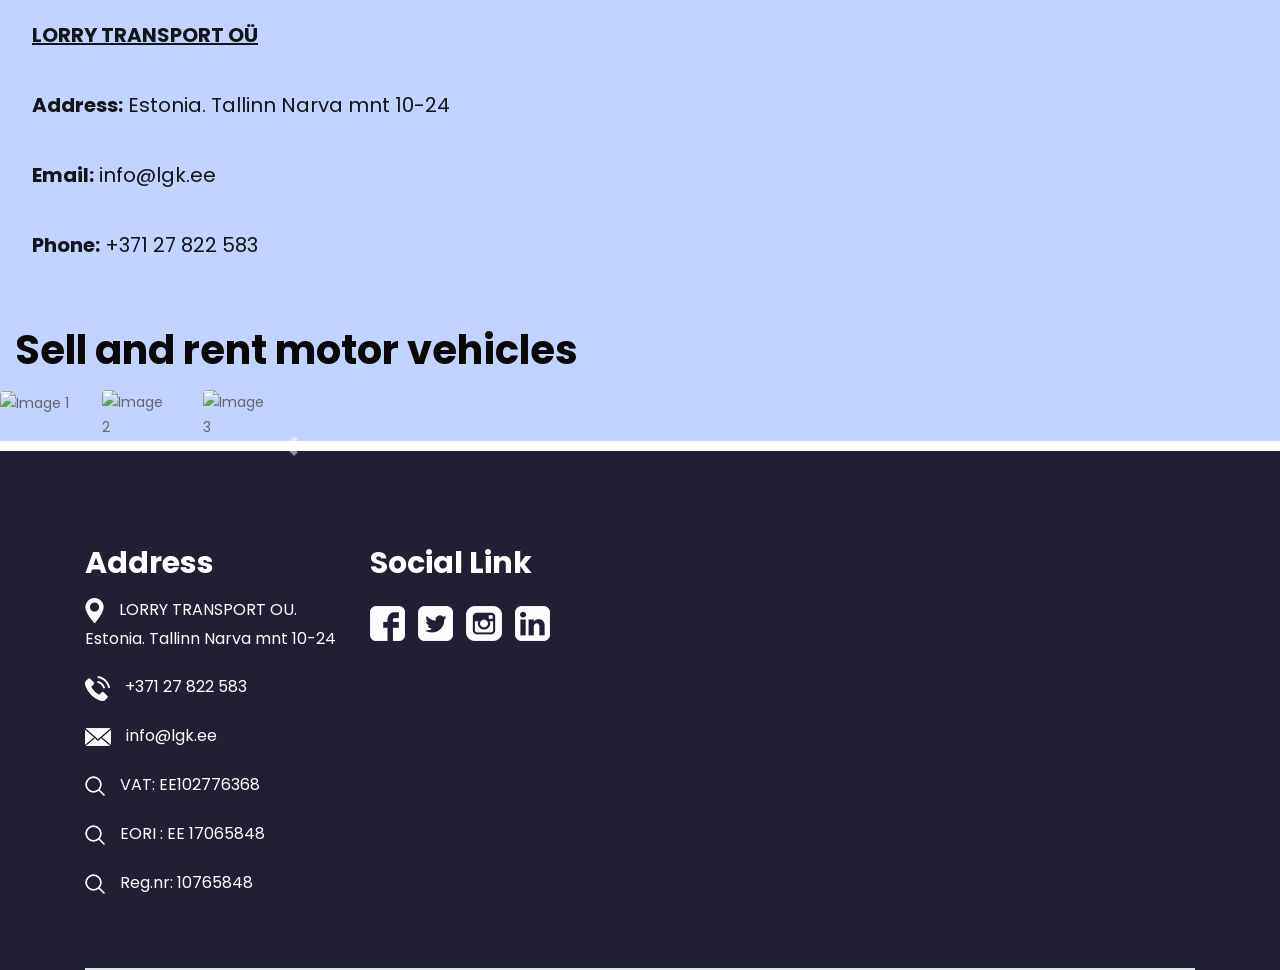
==== lorry-transport/index.html @ 138daf21 "Track lorry-transport as regular files" ====
<!DOCTYPE html>
<html lang="en">
<head>
  <!-- basic -->
  <meta charset="utf-8">
  <meta http-equiv="X-UA-Compatible" content="IE=edge">
  <meta name="viewport" content="width=device-width, initial-scale=1">
  <!-- mobile metas -->
  <meta name="viewport" content="width=device-width, initial-scale=1">
  <meta name="viewport" content="initial-scale=1, maximum-scale=1">
  <!-- site metas -->
  <title>Guide</title>
  <meta name="keywords" content="">
  <meta name="description" content="">
  <meta name="author" content="">
  <!-- bootstrap css -->
  <link rel="stylesheet" type="text/css" href="css/bootstrap.min.css">
  <!-- style css -->
  <link rel="stylesheet" type="text/css" href="css/style.css">
  <!-- Responsive-->
  <link rel="stylesheet" href="css/responsive.css">
  <!-- fevicon -->
  <link rel="icon" href="images/fevicon.png" type="image/gif"/>
  <!-- Scrollbar Custom CSS -->
  <link rel="stylesheet" href="css/jquery.mCustomScrollbar.min.css">
  <!-- Tweaks for older IEs-->
  <link rel="stylesheet"
        href="https://netdna.bootstrapcdn.com/font-awesome/4.0.3/css/font-awesome.css">
  <!-- owl stylesheets -->
  <link rel="stylesheet" href="css/owl.carousel.min.css">
  <link rel="stylesheet" href="css/owl.theme.default.min.css">
  <link rel="stylesheet"
        href="https://cdnjs.cloudflare.com/ajax/libs/fancybox/2.1.5/jquery.fancybox.min.css"
        media="screen">
</head>
<body>

<div class="header_section">
  <nav class="navbar navbar-expand-sm navbar-light bg-light">
    <a class="navbar-brand" href="#"><span class="nav-link"><strong><u>LORRY TRANSPORT OÜ</u></strong></span></a>
  </nav>
  <nav class="navbar navbar-expand-lg navbar-light bg-light">
    <a class="navbar-brand" href="#"><span class="nav-link"><strong>Address:</strong> Estonia.  Tallinn  Narva mnt 10-24</span></a>
  </nav>
  <nav class="navbar navbar-expand-lg navbar-light bg-light">
    <a class="navbar-brand" href="mailto: 8888slava@gmail.com"><span class="nav-link"><strong>Email:</strong> info@lgk.ee</span></a>
  </nav>
  <nav class="navbar navbar-expand-lg navbar-light bg-light">
    <a class="navbar-brand" href="tel: +371 27 822 583"><span class="nav-link"><strong>Phone:</strong> +371 27 822 583</span></a>
  </nav>
</div>

<div class="contact_section layout_padding">
  <div class="container-fluid">
    <div class="row">
      <div class="col-md-12 padding_left5">
          <h2 class="contact_text">Sell and rent motor vehicles</h2>
      </div>
      <div id="gallery" class="carousel slide" data-ride="carousel">
        <div class="carousel-inner">
          <div class="carousel-item active">
            <div class="row">
              <div class="col">
                <img class=" w-75 h-100 rounded" src="images/img-1.jpg" alt="Image 1"/>
              </div>

              <div class="col">
                <img class="w-75 h-100 rounded" src="images/img-2.jpg" alt="Image 2"/>
              </div>

              <div class="col">
                <img class=" w-75 h-100 rounded" src="images/img-3.jpg" alt="Image 3"/>
              </div>

            </div>
          </div>

          <div class="carousel-item">
            <div class="row">
              <div class="col">
                <img class="w-75 h-100 rounded" src="images/img-4.jpg" alt="Image 4"/>
              </div>

              <div class="col">
                <img class="w-75 h-100 rounded" src="images/img-5.jpg" alt="Image 5"/>
              </div>

              <div class="col">
                <img class="w-75 h-100" src="images/img-6.jpg" alt="Image 6"/>
              </div>
            </div>
          </div>
        </div>

        <a class="carousel-control-prev" href="#gallery" role="button" data-slide="prev">
          <span class="carousel-control-prev-icon" aria-hidden="true"></span>
          <span class="sr-only">Previous</span>
        </a>

        <a class="carousel-control-next" href="#gallery" role="button" data-slide="next">
          <span class="carousel-control-next-icon" aria-hidden="true"></span>
          <span class="sr-only">Next</span>
        </a>
      </div>
    </div>
  </div>
</div>


<div class="footer_section layout_padding">
  <div class="container">
    <div class="row">
      <div class="col-lg-3">
        <h1 class="footer_taital">Address</h1>
        <div class="map_text"><a href="#"><img src="images/map-icon.png"><span class="map_icon">LORRY TRANSPORT OU. Estonia.  Tallinn  Narva mnt 10-24</span></a>
        </div>
        <div class="map_text"><a href="#"><img src="images/call-icon.png"><span class="map_icon">+371 27 822 583</span></a>
        </div>
        <div class="map_text"><a href="#"><img src="images/mail-icon.png"><span class="map_icon">info@lgk.ee</span></a>
        </div>
        <div class="map_text"><a href="#"><img src="images/search-icon.png"><span class="map_icon">VAT: EE102776368</span></a>
        </div>
        <div class="map_text"><a href="#"><img src="images/search-icon.png"><span class="map_icon">EORI : EE 17065848</span></a>
        </div>
        <div class="map_text"><a href="#"><img src="images/search-icon.png"><span class="map_icon">Reg.nr: 10765848</span></a>
        </div>

      </div>
      <div class="col-lg-3">
        <h1 class="footer_taital">Social Link</h1>
        <div class="social_icon">
          <ul>
            <li><a href="#"><img src="images/fb-icon.png"></a></li>
            <li><a href="#"><img src="images/twitter-icon.png"></a></li>
            <li><a href="#"><img src="images/instagram-icon.png"></a></li>
            <li><a href="#"><img src="images/linkedin-icon.png"></a></li>
          </ul>
        </div>
      </div>
    </div>
  </div>
</div>
<!-- footer section end -->
<!-- copyright section start -->
<div class="copyright_section">
  <div class="container">
    <div class="border"></div>
  </div>
</div>
<!-- copyright section end -->
<!-- Javascript files-->
<script src="js/jquery.min.js"></script>
<script src="js/popper.min.js"></script>
<script src="js/bootstrap.bundle.min.js"></script>
<script src="js/jquery-3.0.0.min.js"></script>
<script src="js/plugin.js"></script>
<!-- sidebar -->
<script src="js/jquery.mCustomScrollbar.concat.min.js"></script>
<script src="js/custom.js"></script>
<!-- javascript -->
<script src="js/owl.carousel.js"></script>
<script src="https:cdnjs.cloudflare.com/ajax/libs/fancybox/2.1.5/jquery.fancybox.min.js"></script>
</body>
</html>
---- lorry-transport/css/style.css ----
/*--------------------------------------------------------------------- File Name: style.css ---------------------------------------------------------------------*/

/*--------------------------------------------------------------------- import Fonts ---------------------------------------------------------------------*/

@import url('https://fonts.googleapis.com/css?family=Rajdhani:300,400,500,600,700');
@import url('https://fonts.googleapis.com/css?family=Poppins:100,100i,200,200i,300,300i,400,400i,500,500i,600,600i,700,700i,800,800i,900,900i');
@font-face {
font-family: "Righteous";
src: url("../fonts/BalooChettan-Regular.ttf");
src: url("../fonts/BalooChettan-Regular.ttf");
}
/*****---------------------------------------- 1) font-family: 'Rajdhani', sans-serif;
 2) font-family: 'Poppins', sans-serif;
 ----------------------------------------*****/


/*--------------------------------------------------------------------- import Files ---------------------------------------------------------------------*/

@import url(animate.min.css);
@import url(normalize.css);
@import url(icomoon.css);
@import url(css/font-awesome.min.css);
@import url(meanmenu.css);
@import url(owl.carousel.min.css);
@import url(swiper.min.css);
@import url(slick.css);
@import url(jquery.fancybox.min.css);
@import url(jquery-ui.css);
@import url(nice-select.css);

/*--------------------------------------------------------------------- skeleton ---------------------------------------------------------------------*/

* {
     box-sizing: border-box !important;
     transition: ease all 0.5s;
}

html {
     scroll-behavior: smooth;
}

body {
     color: #666666;
     font-size: 14px;
     font-family:Poppins;
     line-height: 1.80857;
     font-weight: normal;
     overflow-x: hidden;
}

a {
     color: #1f1f1f;
     text-decoration: none !important;
     outline: none !important;
     -webkit-transition: all .3s ease-in-out;
     -moz-transition: all .3s ease-in-out;
     -ms-transition: all .3s ease-in-out;
     -o-transition: all .3s ease-in-out;
     transition: all .3s ease-in-out;
}

h1,
h2,
h3,
h4,
h5,
h6 {
     letter-spacing: 0;
     font-weight: normal;
     position: relative;
     padding: 0 0 10px 0;
     font-weight: normal;
     line-height: normal;
     color: #111111;
     margin: 0
}

h1 {
     font-size: 24px
}

h2 {
     font-size: 22px
}

h3 {
     font-size: 18px
}

h4 {
     font-size: 16px
}

h5 {
     font-size: 14px
}

h6 {
     font-size: 13px
}

*,
*::after,
*::before {
     -webkit-box-sizing: border-box;
     -moz-box-sizing: border-box;
     box-sizing: border-box;
}

h1 a,
h2 a,
h3 a,
h4 a,
h5 a,
h6 a {
     color: #212121;
     text-decoration: none!important;
     opacity: 1
}

button:focus {
     outline: none;
}

ul,
li,
ol {
     margin: 0px;
     padding: 0px;
     list-style: none;
}

p {
     margin: 20px;
     font-weight: 300;
     font-size: 15px;
     line-height: 24px;
}

a {
     color: #222222;
     text-decoration: none;
     outline: none !important;
}

a,
.btn {
     text-decoration: none !important;
     outline: none !important;
     -webkit-transition: all .3s ease-in-out;
     -moz-transition: all .3s ease-in-out;
     -ms-transition: all .3s ease-in-out;
     -o-transition: all .3s ease-in-out;
     transition: all .3s ease-in-out;
}

img {
     max-width: 100%;
     height: auto;
}

 :focus {
     outline: 0;
}

.paddind_bottom_0 {
     padding-bottom: 0 !important;
}

.btn-custom {
     margin-top: 20px;
     background-color: transparent !important;
     border: 2px solid #ddd;
     padding: 12px 40px;
     font-size: 16px;
}

.lead {
     font-size: 18px;
     line-height: 30px;
     color: #232222;
     margin: 0;
     padding: 0;
}

.form-control:focus {
     border-color: #ffffff !important;
     box-shadow: 0 0 0 .2rem rgba(255, 255, 255, .25);
}

.navbar-form input {
     border: none !important;
}

.badge {
     font-weight: 500;
}

blockquote {
     margin: 20px 0 20px;
     padding: 30px;
}

button {
     border: 0;
     margin: 0;
     padding: 0;
     cursor: pointer;
}

.full {
     float: left;
     width: 100%;
}

.layout_padding {
     padding-top: 90px;
     padding-bottom: 0px;
}

.padding_0{
     padding: 0px;
}

.navbar-light .navbar-nav .nav-link {
    color: #ffffff;
    font-size: 18px;
}
.bg-light {
    background-color: #c1d3fe!important;
    height: 70px;
}
.navbar-light .navbar-nav .nav-link:focus, .navbar-light .navbar-nav .nav-link:hover {
    color: #000;
}
.navbar-expand-lg .navbar-nav .nav-link {
    padding-right: 50px;
    padding-left: 50px;
    padding-top: 30px;
}
.logo {
    width: 15%;
    float: left;
}
.navbar-light .navbar-nav .active>.nav-link, .navbar-light .navbar-nav .nav-link.active, .navbar-light .navbar-nav .nav-link.show, .navbar-light .navbar-nav .show>.nav-link {
    color: #0cd268;
}
.logo_main {
    position: relative;
    top: 20px;
    z-index: 1;
}


@media (min-width: 768px) {

  .mobile_header { display: none !important; }
  .destop_header { display: block; }

} 


@media (max-width: 767px) {

  .destop_header{ display: none; }
  .mobile_header { display: block; }

}
.mobile_header{ display: none; }

.banner_section {
    width: 100%;
    float: left;
    background-color: #c1d3fe;
    height: auto;
    background-size: 100%;
    background-repeat: no-repeat;
    padding-bottom: 90px;
}
.navbar-nav { padding-left: 18%; }
.bg_1 {
    width: 100%;
    float: left;
    background-image: url(../images/bg-1.png);
    background-size: 100%;
    height: 480px;
}
.best_text {
    width: 100%;
    float: left;
    font-size: 30px;
    color: #fff;
    font-weight: bold;
    padding-top: 90px;
}
.many_text {
    width: 55%;
    float: left;
    font-size: 16px;
    color: #ffffff;
    margin-top: 0px;
    margin-left: 0px;
}
.read_bt {
    width: 100%;
    float: left;
}
.read_bt a{
    width: 34%;
    float: left;
    font-size: 18px;
    color: #ffffff;
    background-color: #c1d3fe;
    text-align: center;
    padding: 8px;
    border-radius: 30px;
}
.read_bt a:hover{
    color: #000;
    background-color: #ffffff;
}
.padding_left0{
    width: 100%;
    float: left;
    padding-left: 260px;
}
.padding_left10{
    width: 100%;
    float: left;
    padding-left: 260px;
}
.image_1{
    width: 100%;
    float: left;
}

#main_slider .carousel-control-prev:hover, #main_slider .carousel-control-next:hover, #main_slider .carousel-control-prev:focus, #main_slider .carousel-control-next:focus {
    background: #201f33;
    color: #fff;
}

#main_slider a.carousel-control-next {
    position: absolute;
    right: 40px;
    top: 97%;
}
#main_slider .carousel-control-prev, #main_slider .carousel-control-next {
    width: 55px;
    height: 55px;
    background: #fff;
    opacity: 1;
    font-size: 30px;
    color: #000;
    /* border-radius: 100%; */
}

#main_slider a.carousel-control-prev {
    position: absolute;
    left: 1254px;
    top: 83%;
    background-color: #201f33;
    color: #fff;
}
.image_2{
    width: 100%;
    float: left;
}
.about_text {
    width: 75%;
    float: left;
    font-size: 30px;
    color: #fff;
    font-weight: bold;
    padding-top: 130px;
    text-align: right;
}
.many_text1 {
    width: 75%;
    float: left;
    font-size: 16px;
    color: #ffffff;
    margin-top: 0px;
    margin-left: 0px;
    text-align: right;
    padding-left: 210px;
}
.read_bt1 {
    width: 75%;
    float: left;
}
.read_bt1 a {
    width: 30%;
    float: right;
    font-size: 18px;
    color: #ffffff;
    background-color: #c1d3fe;
    text-align: center;
    padding: 8px;
    border-radius: 30px;
}
.read_bt1 a:hover{
    color: #000;
    background-color: #ffffff;
}
.padding_left01 {
    width: 100%;
    float: left;
    padding-right: 20px;
}
.bg_2 {
    width: 100%;
    float: left;
    background-image: url(../images/bg-1.png);
    background-size: 100%;
    height: 480px;
}
.about_section {
    width: 100%;
    float: left;
    padding-bottom: 90px;
}
.services_text{
    width: 100%;
    float: left;
    font-size: 30px;
    color: #e94e4f;
    font-weight: bold;
    padding-top: 90px;
}
.services_section{
    width: 100%;
    float: left;
    background-color: #c1d3fe;
    height: auto;
    padding-bottom: 90px;
}
.bg_3 {
    width: 100%;
    float: left;
    background-image: url(../images/bg-2.png);
    background-size: 100%;
    height: 480px;
}
.many_text2{
    width: 55%;
    float: left;
    font-size: 16px;
    color: #0a0909;
    margin-top: 0px;
    margin-left: 0px;
}
.read_bt2 {
    width: 75%;
    float: left;
}
.read_bt2 a {
    width: 40%;
    float: left;
    font-size: 18px;
    color: #ffffff;
    background-color: #c1d3fe;
    text-align: center;
    padding: 8px;
    border-radius: 30px;
}
.read_bt2 a:hover{
    color: #ffffff;
    background-color: #000;
}
.bg_4 {
    width: 780px;
    float: left;
    background-image: url(../images/bg-3.png);
    height: 570px;
    background-size: cover;
    background-repeat: no-repeat;
}
.image_4 {
    width: 100%;
    float: left;
    text-align: center;
    padding-top: 100px;
}
.readable_text{
    width: 100%;
    float: left;
    font-size: 24px;
    color: #c1d3fe;
    text-align: center;
    font-weight: bold;
    padding-top: 30px;
}
.lorem_text {
    width: 50%;
    margin: 0 auto;
    font-size: 14px;
    color: #000;
    text-align: center;
}
.carousel-control-next, .carousel-control-prev {
color: #000000; 
}
.carousel-control-next:focus, .carousel-control-next:hover, .carousel-control-prev:focus, .carousel-control-prev:hover {
    color: #ee4b4d;
    text-decoration: none;
    outline: 0;
    opacity: .9;
}
.carousel-control-prev {
    left: 270px;
    top: 110%;
}
.carousel-control-next {
    right: 340px;
    top: 110%;
}

.bg_5 {
    width: 100%;
    float: left;
    background-image: url(../images/bg-1.png);
    background-size: 100%;
    height: 480px;
    margin-top: 75px;
}
.contact_section{
    width: 100%;
    float: left;
    background-color: #c1d3fe;
    height: auto;
    padding-top: 0px;
}
.bg_6 {
    width: 100%;
    float: left;
    background-image: url(../images/bg-6.png);
    background-size: 100%;
    height: 510px;
    margin-top: 75px;
}
.mail_text {
    width: 100%;
    float: left;
    font-size: 18px;
    color: #ffffff;
    background-color: transparent !important;
    border-bottom: 1px solid #ffffff !important;
    padding-right: 20px;
    border: 0px;
    padding-top: 20px;
}
input.mail_text::placeholder {
    color: #fff;
}
.massage_text {
    width: 100%;
    float: left;
    font-size: 18px;
    color: #ffffff;
    background-color: transparent !important;
    border-bottom: 1px solid #ffffff !important;
    padding-right: 20px;
    border: 0px;
    height: 65px;
    padding-top: 30px;
}
.massage_text::placeholder {
    color: #fff;
}
.contact_text{
    width: 100%;
    float: left;
    font-size: 40px;
    color: #0a0707;
    font-weight: bold;
    padding-top: 40px;
}
.content_text{
    width: 70%;
    float: left;
    font-size: 16px;
    color: #0f0e0e;
    margin-left: 0px;
    text-align: left;
}
.bg_7 {

    width: 100%;
    float: left;
    background-image: url(../images/bg-2.png);
    background-size: 100%;
    height: 480px;
    margin-top: 90px;

}
.mail_section {
    width: 74%;
    float: left;
    margin-top: 120px;
    padding-left: 180px;
}

.footer_section {
    width: 100%;
    float: left;
    background-color: #201f33;
    height: auto;
    padding-bottom: 50px;
    border-top: 10px solid #fff;
}
.footer_taital{
    width: 100%;
    float: left;
    font-size: 30px;
    color: #ffffff;
    font-weight: bold;
}
.map_text{
    width: 100%;
    float: left;
    font-size: 16px;
    color: #ffffff;
    padding-bottom: 20px;
}
.map_text a{
    color: #ffffff;
}
.map_text a :hover{
    color: #c1d3fe;
}
.map_icon{
    padding-left: 15px;
}
.social_icon{
    width: 100%;
    float: left;
}
.social_icon ul{
    margin: 0px;
    padding: 0px;
    display: inline-flex;
}
.social_icon li {
    float: left;
    padding-right: 13px;
    padding-top: 10px;
}
.email_text {
    width: 100%;
    float: left;
    font-size: 18px;
    color: #918f8f;
    background-color: #ffffff;
    padding: 10px 15px;
    border: 0px;
    margin-top: 10px;
}
.email_text::placeholder {
    color: #918f8f;
}

.Subscribe_text{
    width: 100%;
    float: left;
    margin-top: 10px;
}
.Subscribe_text a {
    width: 150px;
    float: left;
    font-size: 20px;
    color: #ffffff;
    padding: 10px;
    text-align: center;

}
.Subscribe_text a:hover{
    color: #918f8f;
    background-color: #ffffff
}
.footer_menu{
    width: 100%;
    float: left;
}
.footer_menu ul{
    margin: 0px;
    padding: 0px;
    padding-left: 15px;
}

.footer_menu li{
    width: 100%;
    float: left;
    font-size: 16px;
    color: #ffffff;
    padding-bottom: 5px;
    position: relative;
}

.footer_menu li::before{
width: 10px;
height:10px;
content: "";
background-color: #fff;
position:
 absolute;left: -20px;
top: 27%;
}

.footer_menu li.active::before,.footer_menu li:hover::before{
    background-color: #c1d3fe;
}
.footer_menu li a{
    color: #ffffff;
}
.copyright_section{
    width: 100%;
    float: left;
    background-color: #201f33;
    height: auto;
}

.border{
    width: 100%;
    float: left;
    border: 2px solid #000;
}
.copyright_text {
    width: 100%;
    float: left;
    color: #fcfcfc;
    text-align: center;
    font-size: 16px;
    padding: 10px 0px;
    margin-left: 0px;
}
.copyright_text a{
    color: #fcfcfc;
}
.copyright_text a:hover{
    color: #c1d3fe;
}
---- lorry-transport/css/responsive.css ----
/*--------------------------------------------------------------------- File Name: responsive.css ---------------------------------------------------------------------*/


/*------------------------------------------------------------------- 991px x 768px ---------------------------------------------------------------------*/

@media only screen and (min-width: 768px) and (max-width: 991px) {
    
    .header-search {
        padding: 15px 0px;
    }
}


/*------------------------------------------------------------------- 767px x 599px ---------------------------------------------------------------------*/

@media only screen and (min-width: 599px) and (max-width: 767px) {
    .logo {
        text-align: center;
    }
    .cart-content-right {
        padding-bottom: 5px;
    }
    .mg {
        margin: 0px 0px;
    }
    .menu-area-main {
        height: 256px;
        overflow-y: auto;
    }
    .megamenu>.row [class*="col-"] {
        padding: 0px;
    }
    .menu-area-main .megamenu .men-cat {
        padding: 0px 15px;
    }
    .menu-area-main .megamenu .women-cat {
        padding: 0px 15px;
    }
    .menu-area-main .megamenu .el-cat {
        padding: 0px 15px;
    }
    .mean-container .mean-nav ul li a.mean-expand {
        height: 19px;
    }
    .category-box.women-box {
        display: none;
    }
    .cart-box {
        display: inline-block;
        margin: 0px 30px;
    }
    .wish-box {
        float: none;
        margin: 0px 30px;
        display: inline-block;
    }
    .menu-add {
        display: none;
    }
    .category-box {
        display: none;
    }
    .mean-container .mean-nav ul li ol {
        padding: 0px;
    }
    .mean-container .mean-nav ul li a {
        padding: 10px 20px;
        width: 94.8%;
    }
    .mean-container .mean-nav ul li li a {
        width: 92%;
        padding: 1em 4%;
    }
    .mean-container .mean-nav ul li li li a {
        width: 100%;
    }
    .header-search {
        padding: 15px 0px;
    }
    #collapseFilter.d-md-block {
        padding: 30px 0px;
    }
}


/*------------------------------------------------------------------- 599px x 280px ---------------------------------------------------------------------*/

@media only screen and (min-width: 280px) and (max-width: 599px) {
    .cart-content-right {
        padding-bottom: 5px;
    }
    .megamenu>.row [class*="col-"] {
        padding: 0px;
    }
    .menu-area-main .megamenu .men-cat {
        padding: 0px 15px;
    }
    .menu-area-main .megamenu .women-cat {
        padding: 0px 15px;
    }
    .menu-area-main .megamenu .el-cat {
        padding: 0px 15px;
    }
    .mean-container .mean-nav ul li a {
        padding: 1em 4%;
        width: 92%;
    }
    .mean-container .mean-nav ul li li a {
        width: 90%;
        padding: 1em 5%;
    }
    .mean-container .sub-full.megamenu-categories ol li a {
        padding: 5px 0px;
        text-transform: capitalize;
        width: 100%;
    }
    .megamenu .sub-full.megamenu-categories .women-box .banner-up-text a {
        width: auto;
        border: none;
        float: none;
    }
    .menu-area-main {
        height: 45px;
        overflow-y: auto;
    }
    .mean-container .mean-nav ul li a.mean-expand {
        top: 0;}



}

@media (min-width: 992px) and (max-width: 1199px) {
    
    .titlepage h2::after {width: 58%;}
    .about-box .titlepage h2::after {
        width: 52%;
right: -221px;
    }
    .Nursery-img .text-box h3 {padding: 111px 50px;}
    .contact .titlepage h2::after {
    left: -650px;
    width: 30%;
   }
.navbar-nav { padding-left: 20px;}
.navbar-toggler { background-color: #fff; }
.bg_1 { padding-bottom: 30px; width: 115%; }
.padding_left0 { padding-left: 170px;}
.bg-light { height: auto; }
.many_text { width: 75%; font-size: 14px;} 
.read_bt a { width: 150px; }
.best_text { padding-top: 93px; }
.image_1 { padding-top: 30px; }
.about_text { width: 77%; padding-top: 90px; }
.bg_2 { width: 100%; float: right; height: auto; padding-bottom: 70px; margin-top: 30px; }
.many_text1 { margin-right: 110px; width: 60%; float: right; padding-left: 0px;}
.image_2 { padding-top: 20px; }
.read_bt1 a { width: 150px; }
.read_bt1 { width: 76%; margin-top: 0px; } 
.bg_3 {  height: 410px; padding-bottom: 30px; width: 115%; }
.many_text2 { width: 75%; }
.read_bt2 a { width: 150px; }
.bg_4 { width: 570px; height: 430px; }
.image_4 { padding-top: 50px; }
.readable_text { padding-top: 0px; }
.bg_5 { height: 355px; padding-bottom: 30px; margin-top: 0px; }
.bg_7 {   height: 350px; padding-bottom: 30px; width: 100%; margin-top: 0px; }
.content_text { width: 76%; font-size: 14px;  margin-top: 0px;}
.bg_6 {  height: 410px; margin-top: 30px; padding: 55px 15px 41px 130px; width: 110%; float: right; }
.mail_section { width: 75%; margin-top: 0px; padding-left: 25px; } 
.Subscribe_text a { width: 150px; }
.contact_text { padding-top: 71px; font-size: 30px; }
.services_text { padding-top: 42px; }
.contact_section { padding-bottom: 90px; }
.carousel-control-prev { left: 225px; }
.carousel-control-next { right: 235px; }
.padding_left10 { padding-left: 145px; }
#main_slider a.carousel-control-prev { left: 825px; top: 97%; }




}

@media (min-width: 768px) and (max-width: 991px) {
    .main-menu ul > li a {padding: 7px 6px ; }
    .main-menu ul>li a { font-size: 14px;}


    .banner-main .carousel-caption h1 {

        font-size: 36px;
        padding-top: 0px;
    }
    .banner-main .carousel-caption p {

        margin-bottom: 7px;
        display: none;
    }
    .main { width: 15%;}
    .info_icon { min-width: 10%;}
    #main_slider a.carousel-control-prev {
    display: none;
    }
    .btn_main { margin-top: 58px; width: 65%;}
    #main_slider a.carousel-control-next {
    display: none;
    }
    .sporrt_text { margin-top: 0px; font-size: 24px;}
    .email_btn { padding: 41px;}
    .btn-primary {max-width: 144px; }
    .titlepage h2::after {width: 79%;}
    .about-box .titlepage h2::after {width: 73%;
       right: -88px;
    }
    .contact .titlepage h2::after {
        left: -403px;
        width: 41%;
    }
    .paddimg-right {
        padding-right: 15px;
    }
    .paddimg-left {
         padding-left: 15px;
    }

.navbar-toggler { background-color: #fff; }
.bg_1 {  height: auto; padding-bottom: 30px; width: 115%; }
.padding_left0 { padding-left: 120px;}
.bg-light { height: auto; }
.mobile_header { display: flex !important; }
.many_text { width: 75%; font-size: 14px;} 
.read_bt a { width: 150px; }
.best_text { padding-top: 93px; font-size: 20px; }
.image_1 { padding-top: 30px; }
.about_text { width: 82%; padding-top: 100px; }
.bg_2 { width: 134%; float: right; height: auto; padding-bottom: 70px; margin-top: 30px; }
.many_text1 { margin-right: 88px; width: 60%; float: right; padding-left: 0px;}
.image_2 { padding-top: 20px; }
.read_bt1 a { width: 150px; }
.read_bt1 { width: 68%; margin-top: 40px; } 
.bg_3 {  height: auto; padding-bottom: 30px; width: 115%; }
.many_text2 { width: 75%; }
.read_bt2 a { width: 150px; }
.bg_4 { width: 100%; background: #fff; height: auto; }
.image_4 { padding-top: 0px; }
.lorem_text { width: 100%; }
.bg_5 { background: #201f33; height: auto; padding-bottom: 30px; margin-top: 0px; }
.bg_7 {   height: auto; padding-bottom: 30px; width: 100%; margin-top: 0px; }
.content_text { width: 76%; font-size: 14px;  margin-top: 0px;}
.bg_6 {  height: 380px; margin-top: 30px; padding: 55px 15px 41px 130px; width: 130%; float: right; }
.mail_section { width: 69%; margin-top: 0px; padding-left: 0px; } 
.Subscribe_text a { width: 150px; }
.contact_text { padding-top: 20px; font-size: 30px; }
.services_text { padding-top: 42px; }
.contact_section { padding-bottom: 90px; }
.read_bt { display: none; }
.carousel-control-prev { left: 135px; }
.carousel-control-next { right: 135px; }
.padding_left10 { padding-left: 85px; }
.padding_left5 { padding-left: 100px; }



}

@media (min-width: 576px) and (max-width: 767px) {
    .last {display: none;}
    .banner-main .carousel-caption {top: 0%;}
    .titlepage h2 { font-size: 42px; display: block; }
#main_slider a.carousel-control-prev {
    position: absolute;
    left: 25%;
    top: 64%;
    display: none;
}
.btn_main { margin-top: 58px; width: 80%;}
#main_slider a.carousel-control-next {
    position: absolute;
    left: 50px;
    top: 64%;
    display: none;
}
.btn-primary {
    margin-top: 0px;
    margin-left: -7px;
}

.banner-main .carousel-caption h1 {
    font-size: 50px;
}
.titlepage h2::after {
width: 88%;
}

.about-box .titlepage h2::after {width: 45%;
right: -281px;}
.sporrt_text { margin-top: 0px;}
.Nursery-img .text-box h3 {
font-size: 36px;
padding: 126px 40px;
}
.main {
    width: 20%;}

.contact .titlepage h2::after {
    left: -234px;
    width: 55%;
}

.navbar-toggler { background-color: #fff; }
.bg_1 { background: #201f33; height: auto; padding-bottom: 30px; }
.padding_left0 { padding-left: 15px; padding-right: 15px; }
.bg-light { height: auto; }
.mobile_header { display: flex; }
.many_text { width: 60%;} 
.read_bt a { width: 150px; }
.best_text { padding-top: 30px; }
.image_1 { padding-top: 30px; }
.about_text { width: 100%; padding-top: 20px; }
.bg_2 { background: #201f33; height: auto; padding-bottom: 30px; margin-top: 30px; }
.many_text1 { padding: 0px; width: 59%; float: right; margin-right: 0px;}
.read_bt1 a { width: 150px; }
.read_bt1 { width: 100%; } 
.bg_3 { background: #fff; height: auto; padding-bottom: 30px; margin-top: 0px; }
.many_text2 { width: 60%; }
.read_bt2 a { width: 150px; }
.bg_4 { width: 100%; background: #fff; height: auto; }
.image_4 { padding-top: 0px; }
.lorem_text { width: 90%; }
.carousel-control-prev { display: none; }
.carousel-control-next { display: none; }
.bg_5 { background: #201f33; height: auto; padding-bottom: 30px; margin-top: 30px; }
.bg_7 { background: #ffffff; height: auto; padding-bottom: 30px; margin-top: 0px; }
.content_text { width: 100%; }
.bg_6 { background: #c1d3fe; height: auto; margin-top: 30px; padding: 0px 15px 30px 15px; }
.mail_section { width: 100%; margin-top: 0px; padding-left: 0px; } 
.Subscribe_text a { width: 150px; }
.contact_text { padding-top: 0px; }
.services_section{ padding-top: 0px; }
.services_text { padding-top: 0px; }
.contact_section { padding-top: 0px; }


} 


@media (max-width: 575px) {
    .last { display: none; }
    .carousel-caption {display: none;} 
.header { padding-top: 0px; }
.btn-primary {max-width: 126px;
margin-right: 2px;
font-size: 14px;}
.banner-main .carousel-caption h1 {font-size: 30px; line-height: 38px;}
.titlepage h2 {
    font-size: 27px;
}
.sporrt_text{ 
     font-size: 23px; 
     margin-top: 0px;
}
.main {
    width: 100%;
}
.btn_main {
    margin-top: 30px;
    padding-bottom: 30px;
    width: 55%;}

#main_slider a.carousel-control-prev {
    position: absolute;
    left: 175px;
    top: 90%;
    display: none;
}

#main_slider a.carousel-control-next {
    position: absolute;
    left: 236px;
    top: 90%;
    display: none;
}

.titlepage h2::after {
    width: 93%;
}
    .about-box .titlepage h2::after {
        width: 238px;
        right: -50px;
    }
 .Gallery .titlepage h2 {
    font-size: 47px;
 }
    .Gallery .titlepage h2::after {
        width: 89%;
    }

    .paddimg-right {
    padding-right: 15px;
}
.paddimg-left {
    padding-left: 15px;
}
.Nursery-img .text-box h3 {
font-size: 23px;
padding: 30px 14px;

}

.contact .titlepage h2::after {

    left: -8px;
    width: 281px;
}
.footer .headinga span {
font-size: 16px;

}
.menu-bottom {
    margin-bottom: 45px;
}
ul.link li {

    padding: 8px 12px;
    padding-bottom: 0px; 
}
.navbar-toggler { background-color: #fff; }
.bg_1 { background: #201f33; height: auto; padding-bottom: 30px; }
.padding_left0 { padding-left: 15px; padding-right: 15px; }
.bg-light { height: auto; }
.mobile_header { display: flex; }
.many_text { width: 100%;} 
.read_bt a { width: 150px; }
.best_text { padding-top: 30px; }
.image_1 { padding-top: 30px; }
.about_text { width: 100%; padding-top: 20px; }
.bg_2 { background: #201f33; height: auto; padding-bottom: 30px; margin-top: 30px; }
.many_text1 { padding: 0px; width: 100%; }
.read_bt1 a { width: 150px; }
.read_bt1 { width: 100%; } 
.bg_3 { background: #fff; height: auto; padding-bottom: 30px; }
.many_text2 { width: 100%; }
.read_bt2 a { width: 150px; }
.bg_4 { width: 100%; background: #fff; height: auto; }
.image_4 { padding-top: 0px; }
.lorem_text { width: 100%; }
.carousel-control-prev { display: none; }
.carousel-control-next { display: none; }
.bg_5 { background: #201f33; height: auto; padding-bottom: 30px; margin-top: 30px; }
.bg_7 { background: #ffffff; height: auto; padding-bottom: 30px; margin-top: 0px; }
.content_text { width: 100%; }
.bg_6 { background: #c1d3fe; height: auto; margin-top: 30px; padding: 0px 15px 30px 15px; }
.mail_section { width: 100%; margin-top: 0px; padding-left: 0px; } 
.Subscribe_text a { width: 150px; }
.contact_text { padding-top: 0px; }
.services_section { padding-top: 0px; }
.services_text { padding-top: 0px; }
.contact_section { padding-top: 0px; }

}
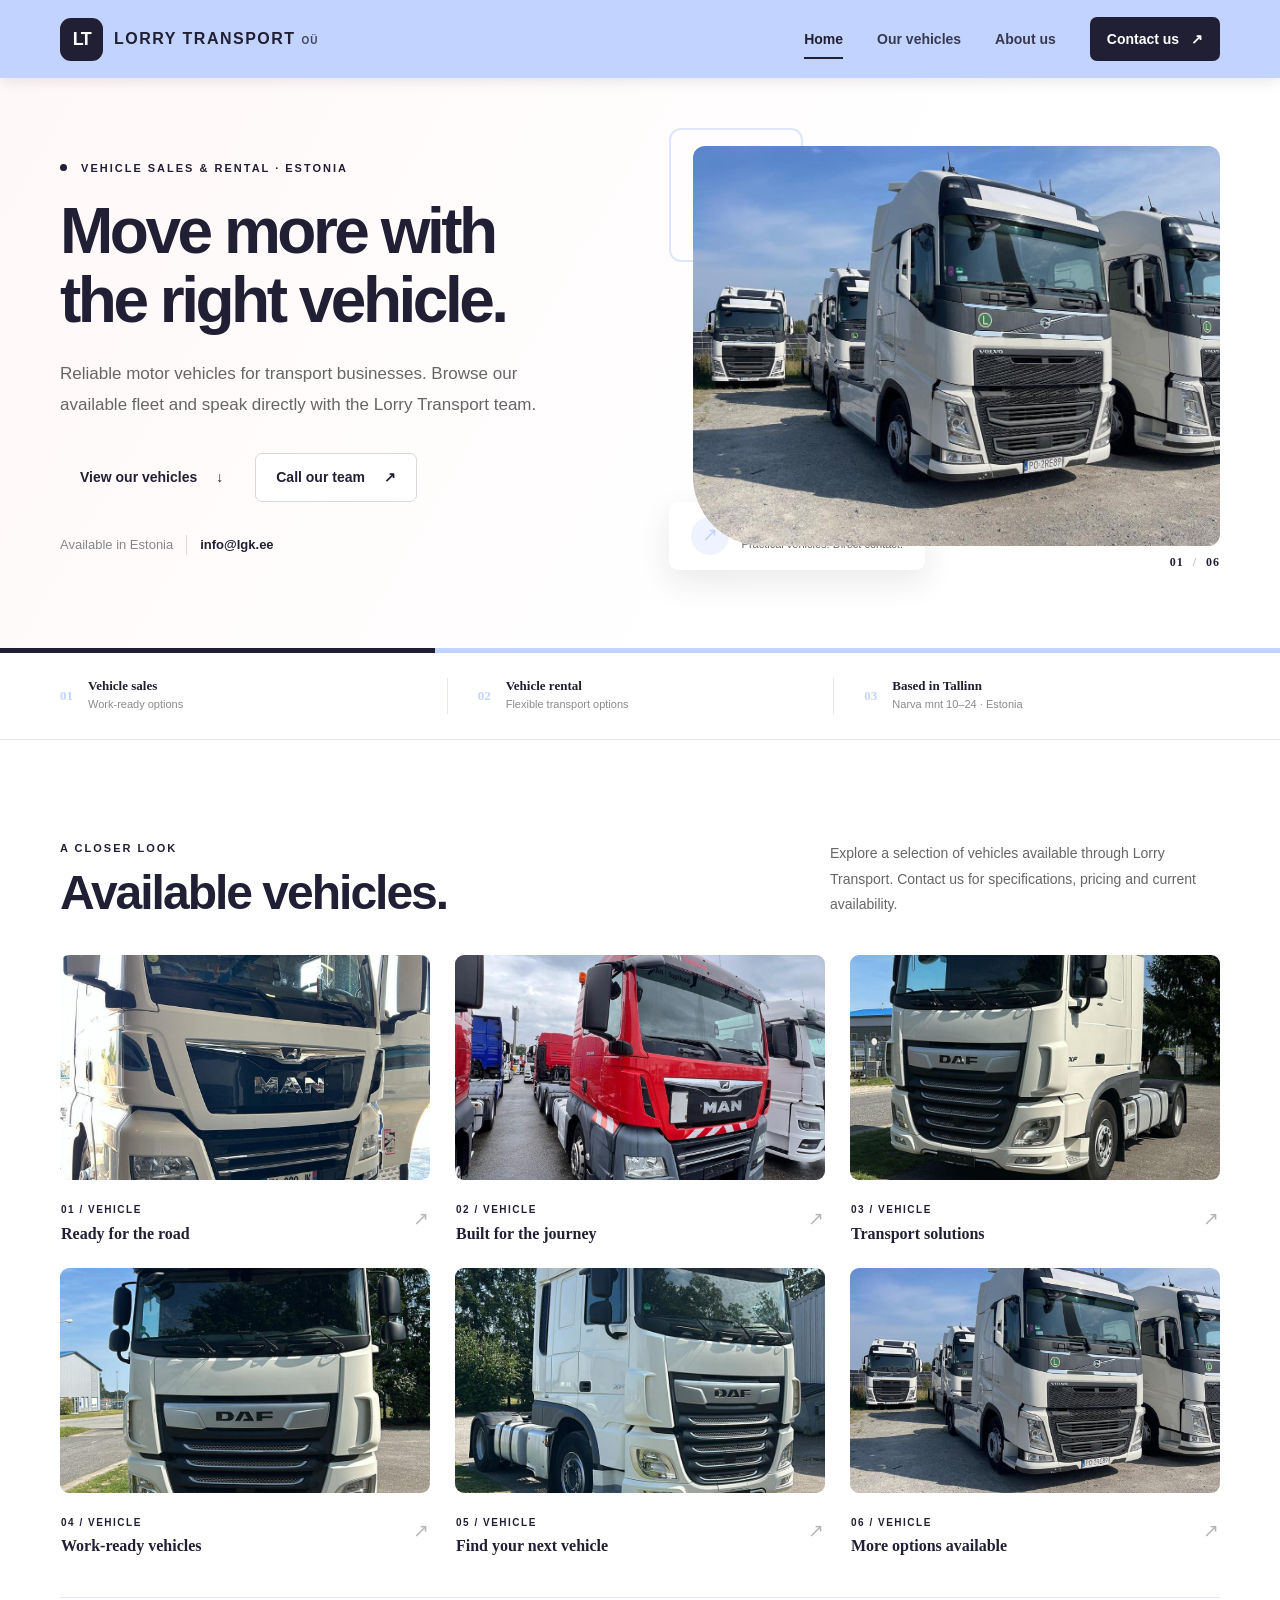
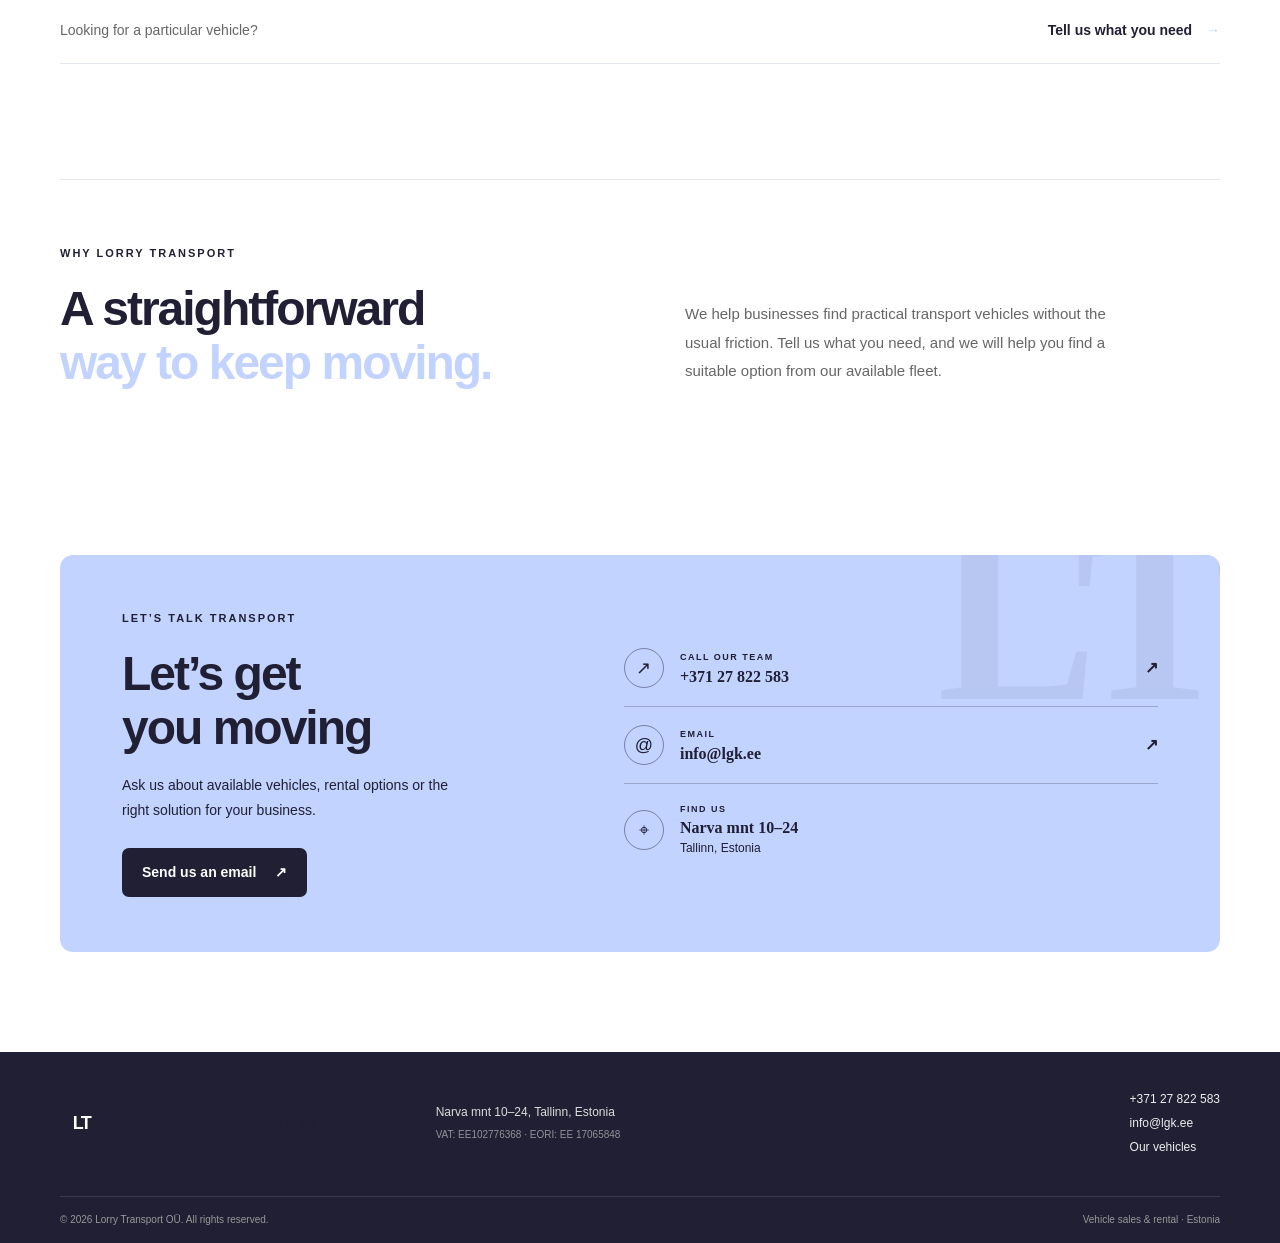
==== commit 5790a329: "Initial commit" ====
--- a/lorry-transport/index.html
+++ b/lorry-transport/index.html
@@ -1,164 +1,34 @@
-<!DOCTYPE html>
+<!doctype html>
 <html lang="en">
 <head>
-  <!-- basic -->
   <meta charset="utf-8">
-  <meta http-equiv="X-UA-Compatible" content="IE=edge">
   <meta name="viewport" content="width=device-width, initial-scale=1">
-  <!-- mobile metas -->
-  <meta name="viewport" content="width=device-width, initial-scale=1">
-  <meta name="viewport" content="initial-scale=1, maximum-scale=1">
-  <!-- site metas -->
-  <title>Guide</title>
-  <meta name="keywords" content="">
-  <meta name="description" content="">
-  <meta name="author" content="">
-  <!-- bootstrap css -->
-  <link rel="stylesheet" type="text/css" href="css/bootstrap.min.css">
-  <!-- style css -->
-  <link rel="stylesheet" type="text/css" href="css/style.css">
-  <!-- Responsive-->
-  <link rel="stylesheet" href="css/responsive.css">
-  <!-- fevicon -->
-  <link rel="icon" href="images/fevicon.png" type="image/gif"/>
-  <!-- Scrollbar Custom CSS -->
-  <link rel="stylesheet" href="css/jquery.mCustomScrollbar.min.css">
-  <!-- Tweaks for older IEs-->
-  <link rel="stylesheet"
-        href="https://netdna.bootstrapcdn.com/font-awesome/4.0.3/css/font-awesome.css">
-  <!-- owl stylesheets -->
-  <link rel="stylesheet" href="css/owl.carousel.min.css">
-  <link rel="stylesheet" href="css/owl.theme.default.min.css">
-  <link rel="stylesheet"
-        href="https://cdnjs.cloudflare.com/ajax/libs/fancybox/2.1.5/jquery.fancybox.min.css"
-        media="screen">
+  <meta name="description" content="Lorry Transport OÜ — motor vehicles for sale and rent in Estonia.">
+  <meta name="theme-color" content="#ff686b">
+  <title>Lorry Transport OÜ | Sell and rent motor vehicles</title>
+  <link rel="preconnect" href="https://fonts.googleapis.com">
+  <link rel="preconnect" href="https://fonts.gstatic.com" crossorigin>
+  <link href="https://fonts.googleapis.com/css2?family=DM+Sans:wght@400;500;600;700;800&family=Manrope:wght@500;600;700;800&display=swap" rel="stylesheet">
+  <link rel="stylesheet" href="css/lorry-redesign.css">
 </head>
-<body>
-
-<div class="header_section">
-  <nav class="navbar navbar-expand-sm navbar-light bg-light">
-    <a class="navbar-brand" href="#"><span class="nav-link"><strong><u>LORRY TRANSPORT OÜ</u></strong></span></a>
-  </nav>
-  <nav class="navbar navbar-expand-lg navbar-light bg-light">
-    <a class="navbar-brand" href="#"><span class="nav-link"><strong>Address:</strong> Estonia.  Tallinn  Narva mnt 10-24</span></a>
-  </nav>
-  <nav class="navbar navbar-expand-lg navbar-light bg-light">
-    <a class="navbar-brand" href="mailto: 8888slava@gmail.com"><span class="nav-link"><strong>Email:</strong> info@lgk.ee</span></a>
-  </nav>
-  <nav class="navbar navbar-expand-lg navbar-light bg-light">
-    <a class="navbar-brand" href="tel: +371 27 822 583"><span class="nav-link"><strong>Phone:</strong> +371 27 822 583</span></a>
-  </nav>
-</div>
-
-<div class="contact_section layout_padding">
-  <div class="container-fluid">
-    <div class="row">
-      <div class="col-md-12 padding_left5">
-          <h2 class="contact_text">Sell and rent motor vehicles</h2>
-      </div>
-      <div id="gallery" class="carousel slide" data-ride="carousel">
-        <div class="carousel-inner">
-          <div class="carousel-item active">
-            <div class="row">
-              <div class="col">
-                <img class=" w-75 h-100 rounded" src="images/img-1.jpg" alt="Image 1"/>
-              </div>
-
-              <div class="col">
-                <img class="w-75 h-100 rounded" src="images/img-2.jpg" alt="Image 2"/>
-              </div>
-
-              <div class="col">
-                <img class=" w-75 h-100 rounded" src="images/img-3.jpg" alt="Image 3"/>
-              </div>
-
-            </div>
-          </div>
-
-          <div class="carousel-item">
-            <div class="row">
-              <div class="col">
-                <img class="w-75 h-100 rounded" src="images/img-4.jpg" alt="Image 4"/>
-              </div>
-
-              <div class="col">
-                <img class="w-75 h-100 rounded" src="images/img-5.jpg" alt="Image 5"/>
-              </div>
-
-              <div class="col">
-                <img class="w-75 h-100" src="images/img-6.jpg" alt="Image 6"/>
-              </div>
-            </div>
-          </div>
-        </div>
-
-        <a class="carousel-control-prev" href="#gallery" role="button" data-slide="prev">
-          <span class="carousel-control-prev-icon" aria-hidden="true"></span>
-          <span class="sr-only">Previous</span>
-        </a>
-
-        <a class="carousel-control-next" href="#gallery" role="button" data-slide="next">
-          <span class="carousel-control-next-icon" aria-hidden="true"></span>
-          <span class="sr-only">Next</span>
-        </a>
-      </div>
-    </div>
-  </div>
-</div>
-
-
-<div class="footer_section layout_padding">
-  <div class="container">
-    <div class="row">
-      <div class="col-lg-3">
-        <h1 class="footer_taital">Address</h1>
-        <div class="map_text"><a href="#"><img src="images/map-icon.png"><span class="map_icon">LORRY TRANSPORT OU. Estonia.  Tallinn  Narva mnt 10-24</span></a>
-        </div>
-        <div class="map_text"><a href="#"><img src="images/call-icon.png"><span class="map_icon">+371 27 822 583</span></a>
-        </div>
-        <div class="map_text"><a href="#"><img src="images/mail-icon.png"><span class="map_icon">info@lgk.ee</span></a>
-        </div>
-        <div class="map_text"><a href="#"><img src="images/search-icon.png"><span class="map_icon">VAT: EE102776368</span></a>
-        </div>
-        <div class="map_text"><a href="#"><img src="images/search-icon.png"><span class="map_icon">EORI : EE 17065848</span></a>
-        </div>
-        <div class="map_text"><a href="#"><img src="images/search-icon.png"><span class="map_icon">Reg.nr: 10765848</span></a>
-        </div>
-
-      </div>
-      <div class="col-lg-3">
-        <h1 class="footer_taital">Social Link</h1>
-        <div class="social_icon">
-          <ul>
-            <li><a href="#"><img src="images/fb-icon.png"></a></li>
-            <li><a href="#"><img src="images/twitter-icon.png"></a></li>
-            <li><a href="#"><img src="images/instagram-icon.png"></a></li>
-            <li><a href="#"><img src="images/linkedin-icon.png"></a></li>
-          </ul>
-        </div>
-      </div>
-    </div>
-  </div>
-</div>
-<!-- footer section end -->
-<!-- copyright section start -->
-<div class="copyright_section">
-  <div class="container">
-    <div class="border"></div>
-  </div>
-</div>
-<!-- copyright section end -->
-<!-- Javascript files-->
-<script src="js/jquery.min.js"></script>
-<script src="js/popper.min.js"></script>
-<script src="js/bootstrap.bundle.min.js"></script>
-<script src="js/jquery-3.0.0.min.js"></script>
-<script src="js/plugin.js"></script>
-<!-- sidebar -->
-<script src="js/jquery.mCustomScrollbar.concat.min.js"></script>
-<script src="js/custom.js"></script>
-<!-- javascript -->
-<script src="js/owl.carousel.js"></script>
-<script src="https:cdnjs.cloudflare.com/ajax/libs/fancybox/2.1.5/jquery.fancybox.min.js"></script>
+<body data-theme="light">
+  <a class="skip-link" href="#main">Skip to content</a>
+  <header class="site-header"><div class="container header-inner"><a class="brand" href="index.html" aria-label="Lorry Transport home"><span class="brand-mark">LT</span><span class="brand-name">LORRY TRANSPORT <small>OÜ</small></span></a><button class="menu-toggle" type="button" aria-expanded="false" aria-controls="primary-nav" aria-label="Open navigation"><span></span><span></span></button><nav class="nav navbar" id="primary-nav" aria-label="Main navigation"><a class="nav-link active" href="index.html">Home</a><a class="nav-link" href="#fleet">Our vehicles</a><a class="nav-link" href="#about">About us</a><a class="nav-cta btn btn-primary" href="#contact">Contact us <span aria-hidden="true">↗</span></a></nav></div></header>
+  <main id="main">
+    <section class="hero"><div class="container hero-grid"><div class="hero-copy"><p class="eyebrow"><span class="eyebrow-dot"></span> VEHICLE SALES &amp; RENTAL · ESTONIA</p><h1>Move more with<br><em>the right vehicle.</em></h1><p class="hero-lead">Reliable motor vehicles for transport businesses. Browse our available fleet and speak directly with the Lorry Transport team.</p><div class="hero-actions"><a class="button btn btn-primary" href="#fleet">View our vehicles <span aria-hidden="true">↓</span></a><a class="button button-secondary" href="tel:+37127822583">Call our team <span aria-hidden="true">↗</span></a></div><div class="hero-contact"><span>Available in Estonia</span><a href="mailto:info@lgk.ee">info@lgk.ee</a></div></div><div class="hero-visual"><div class="hero-image-wrap"><img src="images/img-6.jpg" alt="Lorry Transport vehicles ready for work"></div><div class="hero-image-caption"><span class="caption-icon">↗</span><span><strong>Lorry Transport OÜ</strong><small>Practical vehicles. Direct contact.</small></span></div><div class="hero-index">01 <span>/</span> 06</div></div></div><div class="hero-bottom-line"></div></section>
+    <section class="intro-strip" aria-label="Company services"><div class="container intro-inner"><div><span class="strip-number">01</span><span><strong>Vehicle sales</strong><small>Work-ready options</small></span></div><div><span class="strip-number">02</span><span><strong>Vehicle rental</strong><small>Flexible transport options</small></span></div><div><span class="strip-number">03</span><span><strong>Based in Tallinn</strong><small>Narva mnt 10–24 · Estonia</small></span></div></div></section>
+    <section class="fleet section" id="fleet"><div class="container"><div class="section-heading"><div><p class="eyebrow">A CLOSER LOOK</p><h2>Available vehicles<span class="accent-dot">.</span></h2></div><p>Explore a selection of vehicles available through Lorry Transport. Contact us for specifications, pricing and current availability.</p></div><div class="fleet-grid">
+      <article class="fleet-card card fleet-card-featured"><a class="fleet-photo" href="images/img-1.jpg" target="_blank" rel="noopener"><img src="images/img-1.jpg" alt="White MAN truck viewed from the front" loading="lazy"><span class="photo-open">↗</span></a><div class="fleet-card-info"><div><span class="fleet-category">01 / VEHICLE</span><h3>Ready for the road</h3></div><span class="fleet-arrow">↗</span></div></article>
+      <article class="fleet-card card"><a class="fleet-photo" href="images/img-2.jpg" target="_blank" rel="noopener"><img src="images/img-2.jpg" alt="Red MAN truck" loading="lazy"><span class="photo-open">↗</span></a><div class="fleet-card-info"><div><span class="fleet-category">02 / VEHICLE</span><h3>Built for the journey</h3></div><span class="fleet-arrow">↗</span></div></article>
+      <article class="fleet-card card"><a class="fleet-photo" href="images/img-3.jpg" target="_blank" rel="noopener"><img src="images/img-3.jpg" alt="White commercial truck" loading="lazy"><span class="photo-open">↗</span></a><div class="fleet-card-info"><div><span class="fleet-category">03 / VEHICLE</span><h3>Transport solutions</h3></div><span class="fleet-arrow">↗</span></div></article>
+      <article class="fleet-card card"><a class="fleet-photo" href="images/img-4.jpg" target="_blank" rel="noopener"><img src="images/img-4.jpg" alt="Commercial truck exterior" loading="lazy"><span class="photo-open">↗</span></a><div class="fleet-card-info"><div><span class="fleet-category">04 / VEHICLE</span><h3>Work-ready vehicles</h3></div><span class="fleet-arrow">↗</span></div></article>
+      <article class="fleet-card card"><a class="fleet-photo" href="images/img-5.jpg" target="_blank" rel="noopener"><img src="images/img-5.jpg" alt="White truck parked outdoors" loading="lazy"><span class="photo-open">↗</span></a><div class="fleet-card-info"><div><span class="fleet-category">05 / VEHICLE</span><h3>Find your next vehicle</h3></div><span class="fleet-arrow">↗</span></div></article>
+      <article class="fleet-card card"><a class="fleet-photo" href="images/img-6.jpg" target="_blank" rel="noopener"><img src="images/img-6.jpg" alt="Line of vehicles at the yard" loading="lazy"><span class="photo-open">↗</span></a><div class="fleet-card-info"><div><span class="fleet-category">06 / VEHICLE</span><h3>More options available</h3></div><span class="fleet-arrow">↗</span></div></article>
+    </div><div class="fleet-note"><span>Looking for a particular vehicle?</span><a href="#contact">Tell us what you need <span>→</span></a></div></div></section>
+    <section class="about-section" id="about"><div class="container about-grid"><div><p class="eyebrow">WHY LORRY TRANSPORT</p><h2>A straightforward<br><em>way to keep moving.</em></h2></div><p>We help businesses find practical transport vehicles without the usual friction. Tell us what you need, and we will help you find a suitable option from our available fleet.</p></div></section>
+    <section class="contact-section" id="contact"><div class="container contact-panel"><div class="contact-copy"><p class="eyebrow eyebrow-light">LET’S TALK TRANSPORT</p><h2>Let’s get<br>you moving<span>.</span></h2><p>Ask us about available vehicles, rental options or the right solution for your business.</p><a class="button button-light" href="mailto:info@lgk.ee">Send us an email <span>↗</span></a></div><div class="contact-details"><a class="contact-item" href="tel:+37127822583"><span class="contact-icon">↗</span><span><small>CALL OUR TEAM</small><strong>+371 27 822 583</strong></span><b>↗</b></a><a class="contact-item" href="mailto:info@lgk.ee"><span class="contact-icon">@</span><span><small>EMAIL</small><strong>info@lgk.ee</strong></span><b>↗</b></a><div class="contact-item"><span class="contact-icon">⌖</span><span><small>FIND US</small><strong>Narva mnt 10–24</strong><small class="detail-sub">Tallinn, Estonia</small></span></div></div></div></section>
+  </main>
+  <footer class="site-footer"><div class="container footer-main"><a class="brand footer-brand" href="index.html"><span class="brand-mark">LT</span><span class="brand-name">LORRY TRANSPORT <small>OÜ</small></span></a><p>Narva mnt 10–24, Tallinn, Estonia<br><span>VAT: EE102776368 · EORI: EE 17065848</span></p><div class="footer-links"><a href="tel:+37127822583">+371 27 822 583</a><a href="mailto:info@lgk.ee">info@lgk.ee</a><a href="#fleet">Our vehicles</a></div></div><div class="container footer-bottom"><span>© <span id="year"></span> Lorry Transport OÜ. All rights reserved.</span><span>Vehicle sales &amp; rental · Estonia</span></div></footer>
+  <script src="js/site.js"></script>
 </body>
-</html>+</html>
--- a/lorry-transport/css/lorry-redesign.css
+++ b/lorry-transport/css/lorry-redesign.css
@@ -0,0 +1,14 @@
+:root{--coral:#ff686b;--coral-dark:#e9575b;--ink:#202124;--muted:#686b70;--line:#ececed;--soft:#fff5f5;--white:#fff;--container:1160px}*{box-sizing:border-box}html{scroll-behavior:smooth;scroll-padding-top:90px}body{margin:0;background:#fff;color:var(--ink);font-family:'DM Sans',sans-serif;font-size:16px;line-height:1.6;-webkit-font-smoothing:antialiased}a{color:inherit;text-decoration:none}img{max-width:100%}.container{width:min(var(--container),calc(100% - 48px));margin-inline:auto}.skip-link{position:absolute;top:-60px;left:16px;background:#fff;padding:10px 14px;z-index:100}.skip-link:focus{top:12px}.site-header{height:78px;background:var(--coral);position:sticky;top:0;z-index:20;box-shadow:0 2px 14px #a932351a}.header-inner{height:100%;display:flex;align-items:center;justify-content:space-between}.brand{display:inline-flex;align-items:center;gap:11px;color:#fff}.brand-mark{display:grid;place-items:center;width:43px;height:43px;background:#fff;color:var(--coral);font:800 18px Manrope,sans-serif;letter-spacing:-1.5px;border-radius:11px}.brand-name{font:800 16px Manrope,sans-serif;letter-spacing:1.5px}.brand-name small{font-size:10px;letter-spacing:1px;opacity:.8}.nav{display:flex;align-items:center;gap:34px;color:#fff}.nav-link{font-size:14px;font-weight:600;opacity:.85;transition:opacity .2s}.nav-link:hover,.nav-link.active{opacity:1}.nav-link.active{position:relative}.nav-link.active:after{content:'';position:absolute;left:0;right:0;bottom:-9px;height:2px;background:#fff}.nav-cta{background:#fff;color:var(--ink);border-radius:7px;padding:11px 17px;font-size:14px;font-weight:700;transition:background .2s,color .2s}.nav-cta:hover{background:var(--ink);color:#fff}.nav-cta span{margin-left:8px}.menu-toggle{display:none;border:0;background:transparent;padding:8px}.menu-toggle span{display:block;width:24px;height:2px;background:#fff;margin:5px}.hero{position:relative;background:linear-gradient(120deg,#fff8f8 0%,#fff 65%);overflow:hidden}.hero-grid{min-height:570px;display:grid;grid-template-columns:1fr 1.02fr;gap:68px;align-items:center;padding-block:65px 76px}.eyebrow{margin:0 0 20px;color:var(--coral-dark);font-size:11px;font-weight:800;letter-spacing:2px}.eyebrow-dot{display:inline-block;width:7px;height:7px;border-radius:50%;background:var(--coral);margin:0 9px 1px 0}.hero h1,.subpage-hero h1{font:800 clamp(43px,5vw,66px)/1.08 Manrope,sans-serif;letter-spacing:-3.5px;margin:0;color:var(--ink)}.hero h1 em,.subpage-hero h1 em{font-style:normal;color:var(--coral)}.hero-lead{max-width:480px;margin:24px 0 0;color:var(--muted);font-size:17px;line-height:1.8}.hero-actions{display:flex;flex-wrap:wrap;gap:12px;margin-top:32px}.button{min-height:49px;display:inline-flex;align-items:center;justify-content:center;gap:19px;padding:0 20px;border-radius:7px;font-size:14px;font-weight:700;transition:transform .2s,background .2s,color .2s}.button:hover{transform:translateY(-2px)}.button-primary{background:var(--coral);color:#fff}.button-primary:hover{background:var(--coral-dark)}.button-secondary{border:1px solid #d9d9db;background:#fff;color:var(--ink)}.button-secondary:hover{border-color:var(--coral);color:var(--coral-dark)}.hero-contact{display:flex;align-items:center;gap:13px;margin-top:33px;font-size:13px;color:#85878b}.hero-contact span{padding-right:13px;border-right:1px solid #ddd}.hero-contact a{font-weight:800;color:var(--ink)}.hero-visual{position:relative;padding:0 0 24px 24px}.hero-image-wrap{height:400px;overflow:hidden;border-radius:12px 12px 12px 70px;background:#eee}.hero-image-wrap:before{content:'';position:absolute;left:0;top:-18px;width:130px;height:130px;border:2px solid var(--coral);border-radius:12px;opacity:.55;z-index:0}.hero-image-wrap img{position:relative;z-index:1;width:100%;height:100%;object-fit:cover}.hero-image-caption{position:absolute;left:0;bottom:0;display:flex;align-items:center;gap:13px;background:#fff;padding:15px 22px;border-radius:9px;box-shadow:0 12px 32px #20212418}.caption-icon{display:grid;place-items:center;width:38px;height:38px;border-radius:50%;background:var(--soft);color:var(--coral);font-size:19px}.hero-image-caption strong,.hero-image-caption small{display:block}.hero-image-caption strong{font:800 14px Manrope}.hero-image-caption small{font-size:11px;color:var(--muted);margin-top:2px}.hero-index{position:absolute;right:0;bottom:0;color:var(--ink);font:800 12px Manrope;letter-spacing:1px}.hero-index span{color:#b5b5b5;padding:0 5px}.hero-bottom-line{height:5px;background:linear-gradient(90deg,var(--coral) 0 34%,#ffe0e0 34% 100%)}.intro-strip{border-bottom:1px solid var(--line);background:#fff}.intro-inner{display:grid;grid-template-columns:repeat(3,1fr);padding-block:25px}.intro-inner>div{display:flex;align-items:center;gap:15px;padding-left:30px;border-left:1px solid var(--line)}.intro-inner>div:first-child{padding-left:0;border:0}.strip-number{font:800 13px Manrope;color:var(--coral)}.intro-inner strong,.intro-inner small{display:block}.intro-inner strong{font:700 13px Manrope}.intro-inner small{font-size:11px;color:#8a8b8e;margin-top:2px}.section{padding:100px 0}.section-heading{display:flex;align-items:end;justify-content:space-between;gap:40px;margin-bottom:35px}.section-heading .eyebrow{margin-bottom:9px}.section-heading h2,.contact-copy h2,.review-cta h2{font:800 clamp(36px,4vw,48px)/1.12 Manrope,sans-serif;letter-spacing:-2px;margin:0}.accent-dot,.contact-copy h2 span{color:var(--coral)}.section-heading>p{max-width:390px;color:var(--muted);font-size:14px;line-height:1.8;margin:0 0 3px}.fleet-grid{display:grid;grid-template-columns:repeat(3,minmax(0,1fr));gap:25px}.fleet-card{min-width:0}.fleet-photo{position:relative;display:block;height:225px;overflow:hidden;border-radius:9px;background:#f0f0f0}.fleet-card-featured .fleet-photo{height:225px}.fleet-photo img{width:100%;height:100%;object-fit:cover;transition:transform .45s}.fleet-photo:hover img{transform:scale(1.045)}.photo-open{position:absolute;right:12px;top:12px;width:34px;height:34px;border-radius:50%;display:grid;place-items:center;background:#fff;color:var(--ink);font-size:17px;opacity:0;transform:translateY(4px);transition:.2s}.fleet-photo:hover .photo-open,.fleet-photo:focus-visible .photo-open{opacity:1;transform:none}.fleet-card-info{display:flex;justify-content:space-between;align-items:center;padding:15px 1px 0}.fleet-category{color:var(--coral-dark);font-size:10px;font-weight:800;letter-spacing:1.5px}.fleet-card h3{font:700 16px Manrope;margin:4px 0 0}.fleet-arrow{color:#b7b7b7;font-size:19px}.fleet-note{display:flex;justify-content:space-between;align-items:center;margin-top:42px;padding:21px 0;border-top:1px solid var(--line);border-bottom:1px solid var(--line);font-size:14px}.fleet-note span{color:var(--muted)}.fleet-note a{font-weight:800;color:var(--coral-dark)}.fleet-note a span{margin-left:10px;color:var(--coral)}.contact-section{padding:0 0 100px}.contact-panel{display:grid;grid-template-columns:.9fr 1.1fr;gap:65px;padding:55px 62px;background:var(--coral);border-radius:13px;color:#fff;position:relative;overflow:hidden}.contact-panel:after{content:'LT';position:absolute;right:-15px;top:-75px;font:800 240px Manrope;color:#fff;opacity:.06;pointer-events:none}.eyebrow-light{color:#ffe1e1}.contact-copy h2{font-size:48px}.contact-copy>p:not(.eyebrow){max-width:350px;color:#fff0f0;font-size:14px;line-height:1.8;margin:18px 0 25px}.button-light{background:#fff;color:var(--ink)}.button-light:hover{background:var(--ink);color:#fff}.contact-details{position:relative;z-index:1;display:flex;flex-direction:column;justify-content:center}.contact-item{display:flex;align-items:center;gap:16px;padding:18px 0;border-bottom:1px solid #ffffff55;color:#fff}.contact-item:last-child{border:0}.contact-icon{width:40px;height:40px;display:grid;place-items:center;border:1px solid #ffffff70;border-radius:50%;font-size:18px}.contact-item>span:nth-child(2){flex:1}.contact-item small,.contact-item strong{display:block}.contact-item small{font-size:9px;letter-spacing:1.5px;font-weight:800;color:#ffe2e2}.contact-item strong{font:700 16px Manrope;margin-top:3px}.contact-item b{font-size:16px}.contact-item .detail-sub{font-size:12px;letter-spacing:0;font-weight:500;margin-top:2px}.site-footer{background:#202124;color:#fff}.footer-main{display:grid;grid-template-columns:1fr 1.2fr 1fr;align-items:center;gap:35px;padding-block:38px}.footer-brand{justify-self:start}.footer-main>p{font-size:12px;line-height:1.8;color:#ddd;margin:0}.footer-main>p span{font-size:10px;color:#929398}.footer-links{display:flex;flex-direction:column;gap:5px;justify-self:end;font-size:12px;color:#eee}.footer-links a:hover{color:var(--coral)}.footer-bottom{border-top:1px solid #ffffff20;display:flex;justify-content:space-between;padding-block:15px;font-size:10px;color:#999}.subpage-hero{background:linear-gradient(120deg,#fff7f7,#fff);padding:90px 0 85px;border-bottom:1px solid #f4e6e6}.subpage-hero h1{font-size:clamp(44px,5vw,62px)}.subpage-hero>div>p:last-child{max-width:490px;color:var(--muted);margin:22px 0 0;font-size:16px}.reviews-section{padding:75px 0 100px}.review-grid{display:grid;grid-template-columns:repeat(2,1fr);gap:24px}.review-card{padding:34px 36px;border:1px solid var(--line);border-radius:10px;background:#fff;box-shadow:0 8px 25px #20212408}.quote-mark{font:800 62px/1 Georgia;color:var(--coral)}.review-quote{font:600 17px/1.8 Manrope;color:#35363a;min-height:120px;margin:12px 0 28px}.review-author{display:flex;align-items:center;gap:13px;padding-top:20px;border-top:1px solid var(--line)}.author-avatar{width:43px;height:43px;border-radius:50%;display:grid;place-items:center;background:var(--soft);color:var(--coral-dark);font:800 12px Manrope}.review-author strong,.review-author small{display:block}.review-author strong{font:700 13px Manrope}.review-author small{font-size:11px;color:#888;margin-top:3px}.review-cta{margin-top:60px;padding:42px 48px;background:var(--coral);color:#fff;border-radius:12px;display:flex;align-items:center;justify-content:space-between;gap:30px}.review-cta .eyebrow{margin-bottom:12px}.review-cta h2{font-size:36px}
+@media(max-width:900px){.hero-grid{gap:35px;min-height:510px}.hero-image-wrap{height:340px}.hero h1{font-size:52px}.contact-panel{gap:35px;padding:45px}.fleet-photo{height:190px}.section{padding:80px 0}}
+@media(max-width:680px){.container{width:min(var(--container),calc(100% - 36px))}.site-header{height:68px}.brand-mark{width:39px;height:39px}.brand-name{font-size:14px}.menu-toggle{display:block;cursor:pointer}.nav{display:none;position:absolute;top:68px;left:0;right:0;padding:18px;background:var(--coral);flex-direction:column;align-items:stretch;gap:0;box-shadow:0 10px 15px #0002}.nav.is-open{display:flex}.nav-link{padding:12px 4px}.nav-link.active:after{display:none}.nav-cta{margin-top:9px;text-align:center}.hero-grid{grid-template-columns:1fr;gap:36px;padding-block:58px 48px}.hero h1{font-size:clamp(42px,11vw,56px);letter-spacing:-2.7px}.hero-lead{font-size:15px;margin-top:18px}.hero-actions{margin-top:25px}.hero-contact{margin-top:24px}.hero-visual{padding-left:12px}.hero-image-wrap{height:260px;border-radius:9px 9px 9px 45px}.hero-image-wrap:before{width:75px;height:75px;top:-10px}.hero-image-caption{left:0;padding:11px 14px}.intro-inner{grid-template-columns:1fr;gap:17px;padding-block:22px}.intro-inner>div,.intro-inner>div:first-child{padding:0;border:0}.section{padding:65px 0}.section-heading{display:block;margin-bottom:25px}.section-heading>p{margin-top:15px}.fleet-grid{grid-template-columns:repeat(2,minmax(0,1fr));gap:22px 14px}.fleet-photo,.fleet-card-featured .fleet-photo{height:155px}.fleet-card h3{font-size:13px}.fleet-category{font-size:9px}.fleet-note{display:block;line-height:1.8}.fleet-note a{display:block;margin-top:5px}.contact-section{padding-bottom:65px}.contact-panel{grid-template-columns:1fr;gap:30px;padding:32px 24px}.contact-copy h2{font-size:42px}.contact-item strong{font-size:14px;overflow-wrap:anywhere}.footer-main{grid-template-columns:1fr;gap:20px;padding-block:30px}.footer-links{justify-self:start}.footer-bottom{gap:10px;flex-direction:column}.subpage-hero{padding:65px 0}.reviews-section{padding:50px 0 65px}.review-grid{grid-template-columns:1fr}.review-card{padding:27px 25px}.review-quote{min-height:0;font-size:15px}.review-cta{margin-top:35px;padding:30px 25px;align-items:flex-start;flex-direction:column}.review-cta h2{font-size:32px}}
+@media(max-width:380px){.fleet-grid{grid-template-columns:1fr}.fleet-photo,.fleet-card-featured .fleet-photo{height:205px}.button{padding-inline:15px}.hero-actions{gap:8px}}
+@media(prefers-reduced-motion:reduce){*,*:before,*:after{scroll-behavior:auto!important;transition:none!important;animation:none!important}}
+.about-section{padding:15px 0 100px}.about-grid{display:grid;grid-template-columns:1fr 1fr;gap:90px;align-items:end;padding:65px 0;border-top:1px solid var(--line)}.about-grid h2{font:800 clamp(34px,4vw,48px)/1.12 Manrope,sans-serif;letter-spacing:-2px;margin:0}.about-grid h2 em{font-style:normal;color:var(--coral)}.about-grid>p{max-width:440px;margin:0 0 4px;color:var(--muted);font-size:15px;line-height:1.9}@media(max-width:680px){.about-section{padding:0 0 65px}.about-grid{grid-template-columns:1fr;gap:22px;padding:45px 0}.about-grid>p{font-size:14px}}
+
+/* Lorry Transport's original palette: powder blue, deep navy and white. */
+:root{--coral:#c1d3fe;--coral-dark:#201f33;--ink:#201f33;--muted:#666;--line:#e3e8f4;--soft:#eef3ff}
+.site-header{background:#c1d3fe;box-shadow:0 2px 14px rgba(32,31,51,.12)}
+.brand,.nav{color:#201f33}.brand-mark{background:#201f33;color:#fff}.nav-link.active:after{background:#201f33}.nav-cta{background:#201f33;color:#fff}.nav-cta:hover{background:#fff;color:#201f33}.menu-toggle span{background:#201f33}
+.button-primary{background:#201f33;color:#fff}.button-primary:hover{background:#fff;color:#201f33}.button-secondary:hover{border-color:#201f33;color:#201f33}.hero h1 em,.subpage-hero h1 em,.accent-dot{color:#201f33}.eyebrow,.fleet-category,.fleet-note a{color:#201f33}.eyebrow-dot{background:#201f33}.hero-bottom-line{background:linear-gradient(90deg,#201f33 0 34%,#c1d3fe 34% 100%)}
+.contact-panel{background:#c1d3fe;color:#201f33}.contact-panel:after{color:#201f33}.eyebrow-light{color:#201f33}.contact-copy>p:not(.eyebrow){color:#201f33}.contact-item{color:#201f33;border-bottom-color:rgba(32,31,51,.25)}.contact-item small{color:#201f33}.contact-icon{border-color:rgba(32,31,51,.45)}.button-light{background:#201f33;color:#fff}.button-light:hover{background:#fff;color:#201f33}.site-footer{background:#201f33}.footer-links a:hover{color:#c1d3fe}
+@media(max-width:680px){.nav{background:#c1d3fe}.nav-cta{background:#201f33;color:#fff}}
